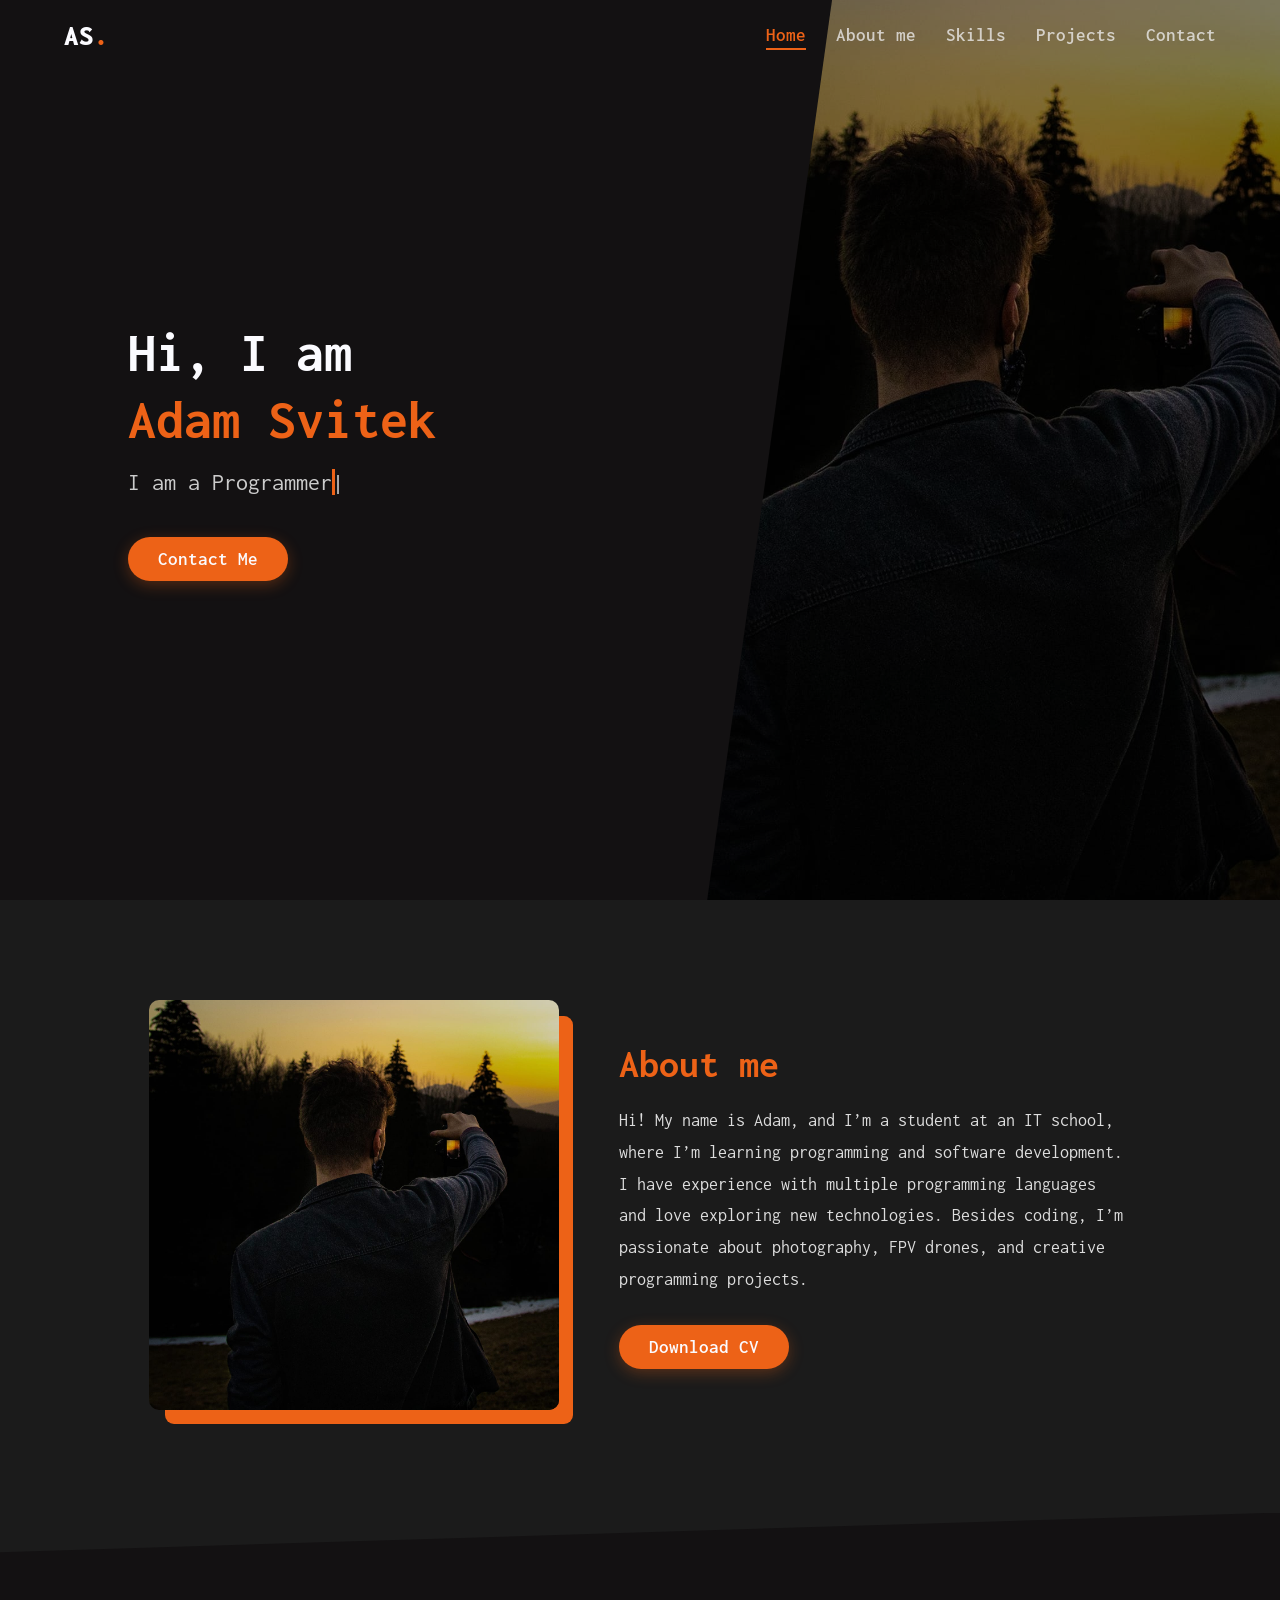
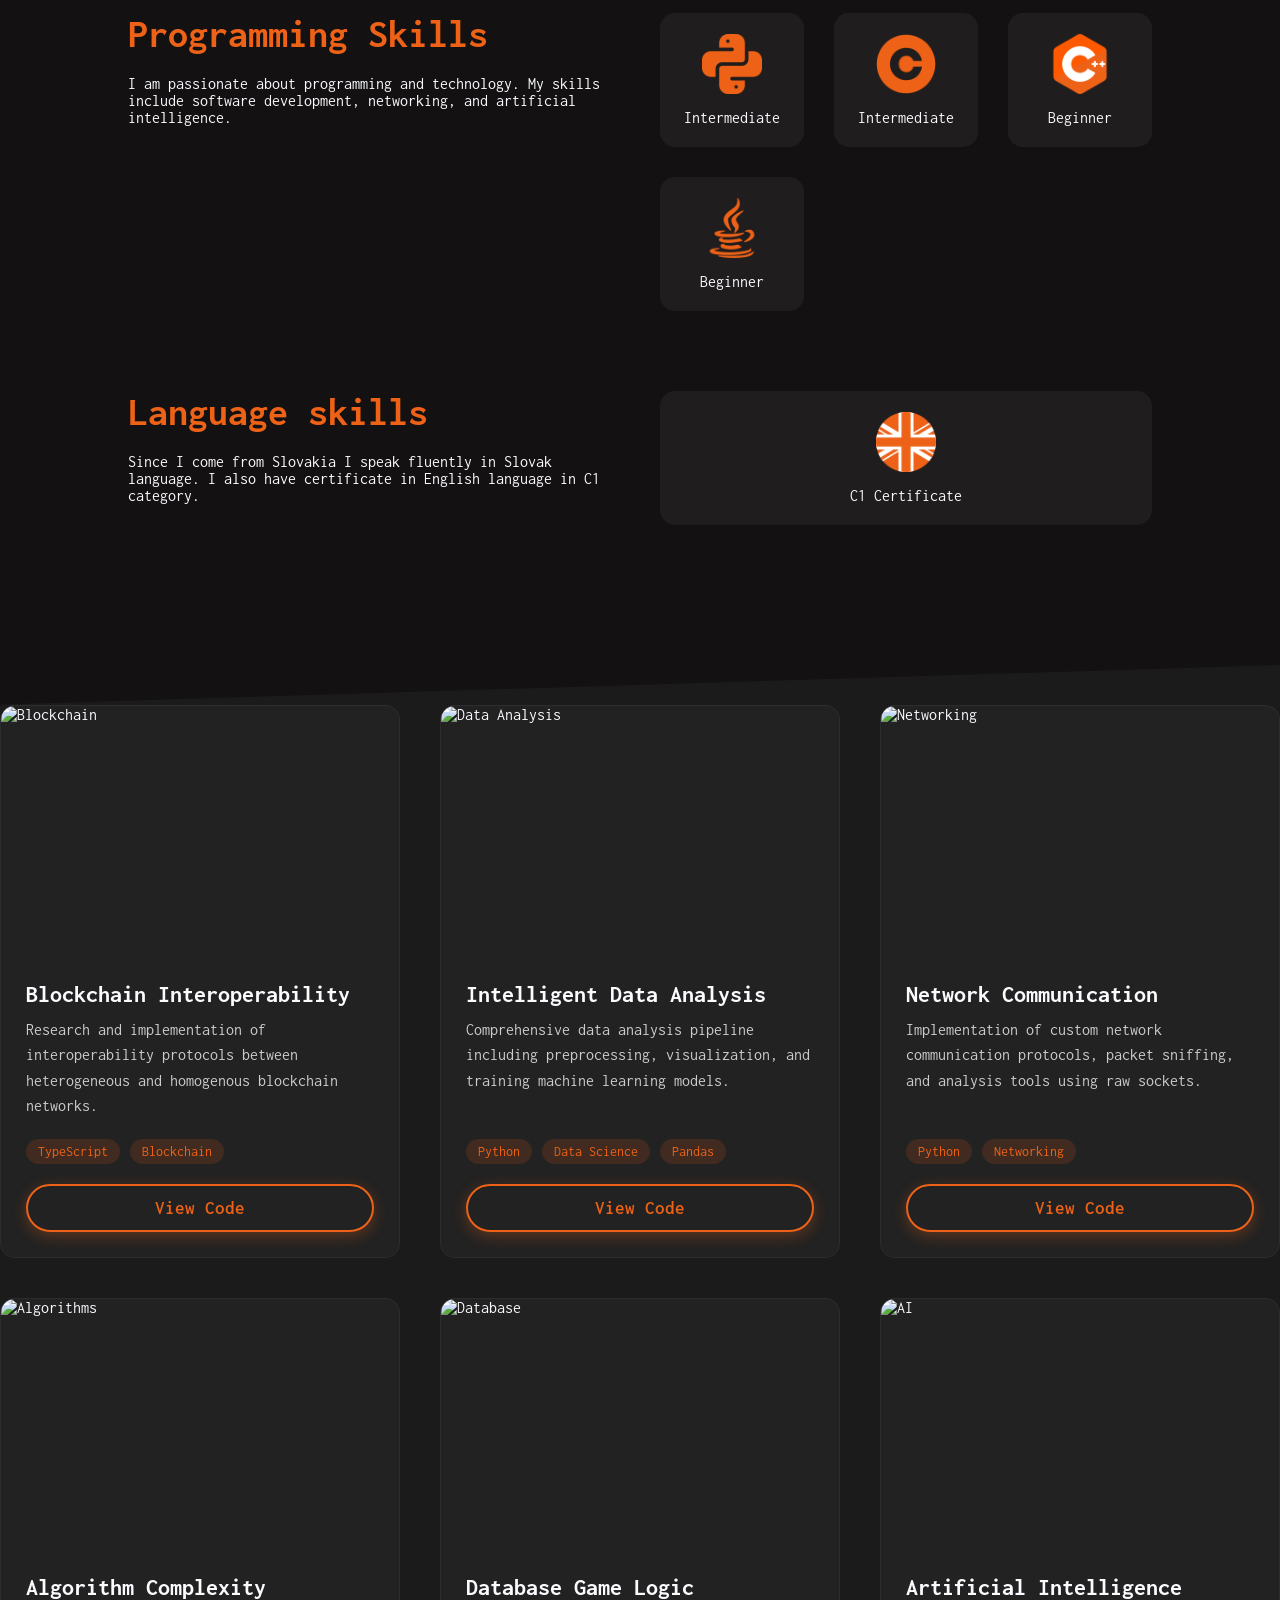
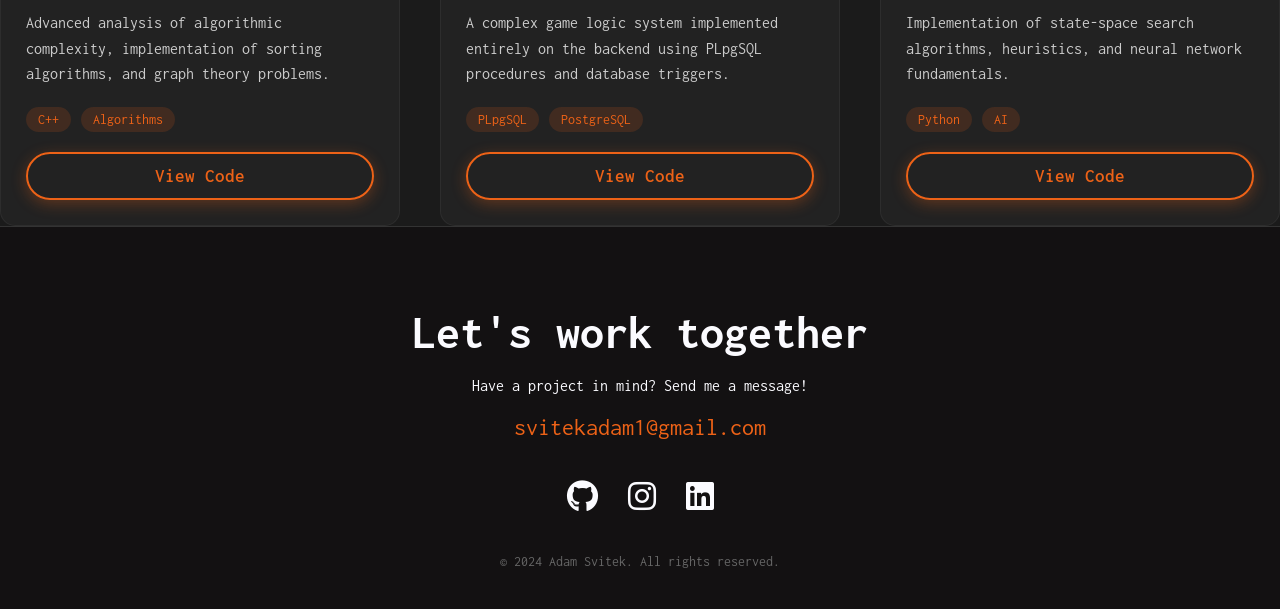
==== html/index.html @ 213a644b "site visual edit" ====
<!DOCTYPE html>
<html lang="en">
<head>
    <meta charset="UTF-8">
    <meta name="viewport" content="width=device-width, initial-scale=1.0">
    <title>Adam Svitek | Portfolio</title>
    <link rel="stylesheet" href="../styles/secondstyle.css">
    <link rel="stylesheet" href="https://cdnjs.cloudflare.com/ajax/libs/font-awesome/6.0.0/css/all.min.css">
    <link rel="preconnect" href="https://fonts.googleapis.com">
    <link rel="preconnect" href="https://fonts.gstatic.com" crossorigin>
    <link href="https://fonts.googleapis.com/css2?family=Inconsolata:wght@200..900&display=swap" rel="stylesheet">
</head>
<body>
    <header>
        <nav class="nav-bar">
            <div class="logo">AS<span class="color-text">.</span></div>
            
            <div class="hamburger" id="hamburger">
                <span></span>
                <span></span>
                <span></span>
            </div>

            <ul id="nav-links">
                <li><a href="#home" class="nav-link active">Home</a></li>
                <li><a href="#about" class="nav-link">About me</a></li>
                <li><a href="#skills" class="nav-link">Skills</a></li>
                <li><a href="#projects" class="nav-link">Projects</a></li> 
                <li><a href="#contact" class="nav-link">Contact</a></li>
            </ul>
        </nav>
    </header>

    <div class="hero" id="home">
        <div class="hero-text">
            <h1>Hi, I am <br> <span class="color-text">Adam Svitek</span> </h1>
            <h3>I am a <span class="typewriter" id="typewriter-text"></span><span class="cursor">|</span></h3>
            <div class="hero-cta">
                <a href="#contact"><button class="hero-button">Contact Me</button></a>
            </div>
        </div>
        <div class="hero-image-container">
            <img src="../images/me.jpg" alt="Adam Svitek">
        </div>
    </div>

    <div class="second-section reveal" id="about">
        <div class="img-wrapper">
            <img src="../images/me.jpg" alt="About me">
        </div>
        <div class="second-text">
            <h1 class="section-title">About me</h1>
            <p>Hi! My name is Adam, and I’m a student at an IT school, where I’m learning programming and software development. I have experience with multiple programming languages and love exploring new technologies. Besides coding, I’m passionate about photography, FPV drones, and creative programming projects.</p>
            <button class="section-button">Download CV</button>    
        </div>
    </div>

    <div class="skills-section reveal" id="skills">
        <div class="prog-skills">
            <div class="prog-skills-text">
                <h1 class="section-title">Programming Skills</h1>
                <p>I am passionate about programming and technology. My skills include software development, networking, and artificial intelligence.</p> 
            </div>
            
            <div class="prog-icons">
                <div class="icon-card" style="transition-delay: 100ms">
                    <img src="../images/python.png" alt="python">
                    <p>Intermediate</p>
                </div>
                <div class="icon-card" style="transition-delay: 200ms">
                    <img src="../images/c.png" alt="c">
                    <p>Intermediate</p>
                </div>
                <div class="icon-card" style="transition-delay: 300ms">
                    <img src="../images/cpp.png" alt="cpp">
                    <p>Beginner</p>
                </div>
                <div class="icon-card" style="transition-delay: 400ms">
                    <img src="../images/java2.png" alt="java">
                    <p>Beginner</p>
                </div>
            </div>
        </div>

        <div class="lang-skills">
            <div class="lang-skills-text">
                <h1 class="section-title">Language skills</h1>
                <p>Since I come from Slovakia I speak fluently in Slovak language. I also have certificate in English language in C1 category.</p>
            </div>
            <div class="lang-icons">
                <div class="icon-card">
                    <img src="../images/united-kingdom.png" alt="eng">
                    <p>C1 Certificate</p>
                </div>
            </div>
        </div>
    </div>

    <div class="projects-grid">
    <div class="project-card">
        <div class="card-image">
            <img src="https://images.unsplash.com/photo-1639762681485-074b7f938ba0?q=80&w=2070&auto=format&fit=crop" alt="Blockchain"> 
        </div>
        <div class="card-content">
            <h2>Blockchain Interoperability</h2>
            <p>Research and implementation of interoperability protocols between heterogeneous and homogenous blockchain networks.</p>
            <div class="card-tags">
                <span>TypeScript</span>
                <span>Blockchain</span>
            </div>
            <a href="https://github.com/ADAMUSSO/INTEROPERABILITY_V2" target="_blank">
                <button class="project-button">View Code</button>
            </a>
        </div>
    </div>

    <div class="project-card">
        <div class="card-image">
            <img src="https://images.unsplash.com/photo-1551288049-bebda4e38f71?q=80&w=2070&auto=format&fit=crop" alt="Data Analysis">
        </div>
        <div class="card-content">
            <h2>Intelligent Data Analysis</h2>
            <p>Comprehensive data analysis pipeline including preprocessing, visualization, and training machine learning models.</p>
            <div class="card-tags">
                <span>Python</span>
                <span>Data Science</span>
                <span>Pandas</span>
            </div>
            <a href="https://github.com/ADAMUSSO/IAU" target="_blank">
                <button class="project-button">View Code</button>
            </a>
        </div>
    </div>

    <div class="project-card">
        <div class="card-image">
            <img src="https://images.unsplash.com/photo-1558494949-ef526b0042a0?q=80&w=2070&auto=format&fit=crop" alt="Networking">
        </div>
        <div class="card-content">
            <h2>Network Communication</h2>
            <p>Implementation of custom network communication protocols, packet sniffing, and analysis tools using raw sockets.</p>
            <div class="card-tags">
                <span>Python</span>
                <span>Networking</span>
            </div>
            <a href="https://github.com/ADAMUSSO/PKS" target="_blank">
                <button class="project-button">View Code</button>
            </a>
        </div>
    </div>

    <div class="project-card">
        <div class="card-image">
            <img src="https://images.unsplash.com/photo-1509228468518-180dd4864904?q=80&w=2070&auto=format&fit=crop" alt="Algorithms">
        </div>
        <div class="card-content">
            <h2>Algorithm Complexity</h2>
            <p>Advanced analysis of algorithmic complexity, implementation of sorting algorithms, and graph theory problems.</p>
            <div class="card-tags">
                <span>C++</span>
                <span>Algorithms</span>
            </div>
            <a href="https://github.com/ADAMUSSO/AZA" target="_blank">
                <button class="project-button">View Code</button>
            </a>
        </div>
    </div>

    <div class="project-card">
        <div class="card-image">
            <img src="https://images.unsplash.com/photo-1544383835-bda2bc66a55d?q=80&w=2021&auto=format&fit=crop" alt="Database">
        </div>
        <div class="card-content">
            <h2>Database Game Logic</h2>
            <p>A complex game logic system implemented entirely on the backend using PLpgSQL procedures and database triggers.</p>
            <div class="card-tags">
                <span>PLpgSQL</span>
                <span>PostgreSQL</span>
            </div>
            <a href="https://github.com/ADAMUSSO/DBS" target="_blank">
                <button class="project-button">View Code</button>
            </a>
        </div>
    </div>

    <div class="project-card">
        <div class="card-image">
            <img src="https://images.unsplash.com/photo-1620712943543-bcc4688e7485?q=80&w=1965&auto=format&fit=crop" alt="AI">
        </div>
        <div class="card-content">
            <h2>Artificial Intelligence</h2>
            <p>Implementation of state-space search algorithms, heuristics, and neural network fundamentals.</p>
            <div class="card-tags">
                <span>Python</span>
                <span>AI</span>
            </div>
            <a href="https://github.com/ADAMUSSO/UI" target="_blank">
                <button class="project-button">View Code</button>
            </a>
        </div>
    </div>
</div>

    <footer id="contact">
        <div class="footer-content">
            <h1>Let's work together</h1>
            <p>Have a project in mind? Send me a message!</p>
            <a href="mailto:svitekadam1@gmail.com" class="email-link">svitekadam1@gmail.com</a>
            
            <div class="social-links">
                <a href="#"><i class="fab fa-github"></i></a>
                <a href="#"><i class="fab fa-instagram"></i></a>
                <a href="#"><i class="fab fa-linkedin"></i></a>
            </div>
            <p class="copyright">© 2024 Adam Svitek. All rights reserved.</p>
        </div>
    </footer>

    <script src="../javascripts/script.js"></script>
</body>
</html>
---- styles/secondstyle.css ----
/* --- CSS Variables --- */
:root {
    --primary-bg: #1b1b1b;
    --secondary-bg: #131112;
    --accent-color: #ED6217;
    --accent-hover: #a1400c;
    --text-color: #FBFBFF;
    --card-bg: #222;
}

* {
    margin: 0;
    padding: 0;
    box-sizing: border-box;
}

html {
    scroll-behavior: smooth;
}

body {
    font-family: "Inconsolata", serif;
    background-color: var(--primary-bg);
    color: var(--text-color);
    overflow-x: hidden;
}

/* --- ANIMATIONS --- */
/* Trieda, ktorú pridáme JS-kom keď sa element objaví */
.reveal {
    opacity: 0;
    transform: translateY(30px);
    transition: all 1s ease;
}

.reveal.active {
    opacity: 1;
    transform: translateY(0);
}

/* Typewriter Cursor */
.cursor {
    display: inline-block;
    width: 3px;
    background-color: var(--accent-color);
    animation: blink 1s infinite;
}

@keyframes blink {
    0%, 100% { opacity: 1; }
    50% { opacity: 0; }
}

/* --- NAVIGATION --- */
.nav-bar {
    position: fixed;
    top: 0;
    left: 0;
    width: 100%;
    z-index: 1000;
    padding: 20px 5%;
    background: transparent;
    display: flex;
    justify-content: space-between;
    align-items: center;
    transition: all 0.3s ease;
}

.nav-bar.scrolled {
    background: rgba(19, 17, 18, 0.95);
    backdrop-filter: blur(10px);
    padding: 15px 5%;
    box-shadow: 0 2px 10px rgba(0,0,0,0.5);
}

.logo {
    font-weight: 900;
    font-size: 1.8rem;
    color: var(--text-color);
}

.nav-bar ul {
    list-style-type: none;
    display: flex;
    gap: 30px;
    margin-left: auto;
}

.nav-bar ul li a {
    font-weight: 600;
    transition: color 0.3s;
    color: var(--text-color);
    text-decoration: none;
    font-size: 1.2rem;
    position: relative;
    opacity: 0.7;
}

.nav-bar ul li a:hover, .nav-bar ul li a.active {
    color: var(--accent-color);
    opacity: 1;
}

.nav-bar ul li a::after {
    content: '';
    position: absolute;
    width: 0;
    height: 2px;
    bottom: -5px;
    left: 0;
    background-color: var(--accent-color);
    transition: width 0.3s;
}

.nav-bar ul li a:hover::after, .nav-bar ul li a.active::after {
    width: 100%;
}

.hamburger {
    display: none;
    cursor: pointer;
    flex-direction: column;
    gap: 5px;
}

.hamburger span {
    width: 25px;
    height: 3px;
    background-color: var(--text-color);
    transition: all 0.3s;
}

/* --- HERO SECTION --- */
.hero {
    position: relative;
    height: 100vh;
    width: 100%;
    overflow: hidden;
    display: flex;
    align-items: center;
}

.hero-text {
    position: relative;
    z-index: 2;
    background-color: var(--secondary-bg);
    width: 65%;
    height: 100%;
    padding: 0 5% 0 10%;
    display: flex;
    flex-direction: column;
    justify-content: center;
    clip-path: polygon(0 0, 100% 0%, 85% 100%, 0% 100%);
    box-shadow: 10px 0 30px rgba(0,0,0,0.5);
}

.hero-text h1 {
    font-size: 3.5rem;
    line-height: 1.2;
    margin-bottom: 1rem;
}

.hero-text h3 {
    font-size: 1.5rem;
    font-weight: 400;
    margin-bottom: 2rem;
    color: #ccc;
    min-height: 1.5em; /* Prevents layout shift */
}

.color-text {
    color: var(--accent-color);
}

.hero-button, .section-button, .project-button {
    font-family: "Inconsolata", serif;
    padding: 12px 30px;
    border: 0;
    cursor: pointer;
    font-weight: 600;
    border-radius: 40px;
    font-size: 1.2rem;
    color: var(--text-color);
    background-color: var(--accent-color);
    transition: all 0.3s ease;
    box-shadow: 0 4px 15px rgba(237, 98, 23, 0.3);
}

.hero-button:hover, .section-button:hover, .project-button:hover {
    background-color: var(--accent-hover);
    transform: translateY(-3px);
    box-shadow: 0 6px 20px rgba(237, 98, 23, 0.5);
}

.hero-image-container {
    position: absolute;
    top: 0;
    right: 0;
    width: 50%;
    height: 100%;
    z-index: 1;
}

.hero img {
    width: 100%;
    height: 100%;
    object-fit: cover;
    filter: brightness(0.6);
}

/* --- GENERAL SECTION STYLES --- */
.section-title {
    font-size: 2.5rem;
    margin-bottom: 20px;
    color: var(--accent-color);
    position: relative;
    display: inline-block;
}

/* --- ABOUT SECTION --- */
.second-section {
    margin: 100px 10%;
    display: flex;
    justify-content: center;
    align-items: center;
    gap: 60px;
}

.img-wrapper {
    width: 40%;
}

.second-section img {
    width: 100%;
    border-radius: 10px;
    box-shadow: 15px 15px 0px -1px var(--accent-color);
}

.second-text {
    width: 50%;
}

.second-text p {
    font-size: 1.1rem;
    line-height: 1.8;
    margin-bottom: 30px;
    color: #ddd;
}

/* --- SKILLS SECTION --- */
.skills-section {
    background-color: var(--secondary-bg);
    padding: 100px 10%;
    clip-path: polygon(0 5%, 100% 0, 100% 95%, 0 100%);
}

.prog-skills, .lang-skills {
    display: flex;
    justify-content: space-between;
    align-items: flex-start;
    margin-bottom: 80px;
    gap: 40px;
}

.prog-skills-text, .lang-skills-text {
    flex: 1;
}

.prog-icons, .lang-icons {
    flex: 1;
    display: grid;
    grid-template-columns: repeat(auto-fit, minmax(120px, 1fr));
    gap: 30px;
    justify-items: center;
}

.icon-card {
    display: flex;
    flex-direction: column;
    align-items: center;
    gap: 15px;
    background: rgba(255,255,255,0.05);
    padding: 20px;
    border-radius: 15px;
    width: 100%;
    transition: transform 0.3s, background 0.3s;
    border: 1px solid transparent;
}

.icon-card:hover {
    transform: translateY(-5px);
    background: rgba(255,255,255,0.1);
    border-color: var(--accent-color);
}

.icon-card img {
    width: 60px;
    height: 60px;
    object-fit: contain;
}

/* --- PROJECTS SECTION --- */
.projects-section {
    padding: 100px 10%;
    background: linear-gradient(180deg, var(--secondary-bg) 0%, var(--primary-bg) 100%);
}

.projects-header {
    text-align: center;
    margin-bottom: 60px;
}

.projects-grid {
    display: grid;
    grid-template-columns: repeat(auto-fit, minmax(320px, 1fr));
    gap: 40px;
}

.project-card {
    background-color: var(--card-bg);
    border-radius: 15px;
    overflow: hidden;
    transition: transform 0.3s ease, box-shadow 0.3s ease;
    border: 1px solid rgba(255, 255, 255, 0.05);
    display: flex;
    flex-direction: column;
}

.project-card:hover {
    transform: translateY(-10px);
    box-shadow: 0 15px 30px rgba(0,0,0,0.4);
    border-color: var(--accent-color);
}

/* FIXED IMAGE HEIGHT FOR PROJECTS */
.card-image {
    height: 250px;
    width: 100%;
    overflow: hidden;
    position: relative;
}

.card-image img {
    width: 100%;
    height: 100%;
    object-fit: cover; /* Change to 'contain' if you don't want cropping */
    transition: transform 0.5s ease;
}

.project-card:hover .card-image img {
    transform: scale(1.05);
}

.card-content {
    padding: 25px;
    flex-grow: 1;
    display: flex;
    flex-direction: column;
}

.card-content h2 {
    font-size: 1.5rem;
    margin-bottom: 10px;
    color: var(--text-color);
}

.card-content p {
    font-size: 1rem;
    color: #ccc;
    line-height: 1.6;
    margin-bottom: 20px;
    flex-grow: 1;
}

.card-tags {
    display: flex;
    gap: 10px;
    margin-bottom: 20px;
    flex-wrap: wrap;
}

.card-tags span {
    font-size: 0.85rem;
    background-color: rgba(237, 98, 23, 0.15);
    color: var(--accent-color);
    padding: 5px 12px;
    border-radius: 20px;
}

.project-button {
    background-color: transparent;
    border: 2px solid var(--accent-color);
    color: var(--accent-color);
    width: 100%;
}

.project-button:hover {
    background-color: var(--accent-color);
    color: var(--text-color);
}

/* --- FOOTER --- */
footer {
    background-color: var(--secondary-bg);
    padding: 80px 10% 40px;
    text-align: center;
    border-top: 1px solid #333;
}

.footer-content h1 {
    font-size: 3rem;
    color: var(--text-color);
    margin-bottom: 20px;
}

.email-link {
    display: inline-block;
    font-size: 1.5rem;
    color: var(--accent-color);
    text-decoration: none;
    margin: 20px 0 40px;
    transition: color 0.3s;
}

.email-link:hover {
    color: var(--accent-hover);
    text-decoration: underline;
}

.social-links {
    display: flex;
    justify-content: center;
    gap: 30px;
    margin-bottom: 40px;
}

.social-links a {
    color: var(--text-color);
    font-size: 2rem;
    transition: transform 0.3s, color 0.3s;
}

.social-links a:hover {
    color: var(--accent-color);
    transform: translateY(-5px);
}

.copyright {
    color: #666;
    font-size: 0.9rem;
}

/* --- MOBILE RESPONSIVENESS --- */
@media screen and (max-width: 968px) {
    .nav-bar { padding: 15px 20px; background-color: var(--secondary-bg); }
    .hamburger { display: flex; z-index: 2000; }
    
    .nav-bar ul {
        position: fixed;
        top: 0;
        right: -100%;
        width: 80%;
        height: 100vh;
        background-color: var(--secondary-bg);
        flex-direction: column;
        justify-content: center;
        align-items: center;
        transition: right 0.4s ease;
        padding-top: 60px;
        box-shadow: -5px 0 15px rgba(0,0,0,0.5);
    }
    .nav-bar ul.active { right: 0; }

    .hero { height: auto; flex-direction: column-reverse; padding-top: 60px; }
    .hero-text {
        width: 100%; padding: 60px 20px;
        clip-path: none; text-align: center;
        background: var(--primary-bg);
        box-shadow: none;
    }
    .hero-image-container { position: relative; width: 100%; height: 350px; }
    
    .second-section, .prog-skills, .lang-skills { flex-direction: column; gap: 30px; margin: 60px 5%; }
    .img-wrapper, .second-text, .prog-skills-text, .lang-skills-text { width: 100%; }
    .skills-section { clip-path: none; padding: 60px 5%; }
    .projects-grid { grid-template-columns: 1fr; }
    
    .footer-content h1 { font-size: 2rem; }
}
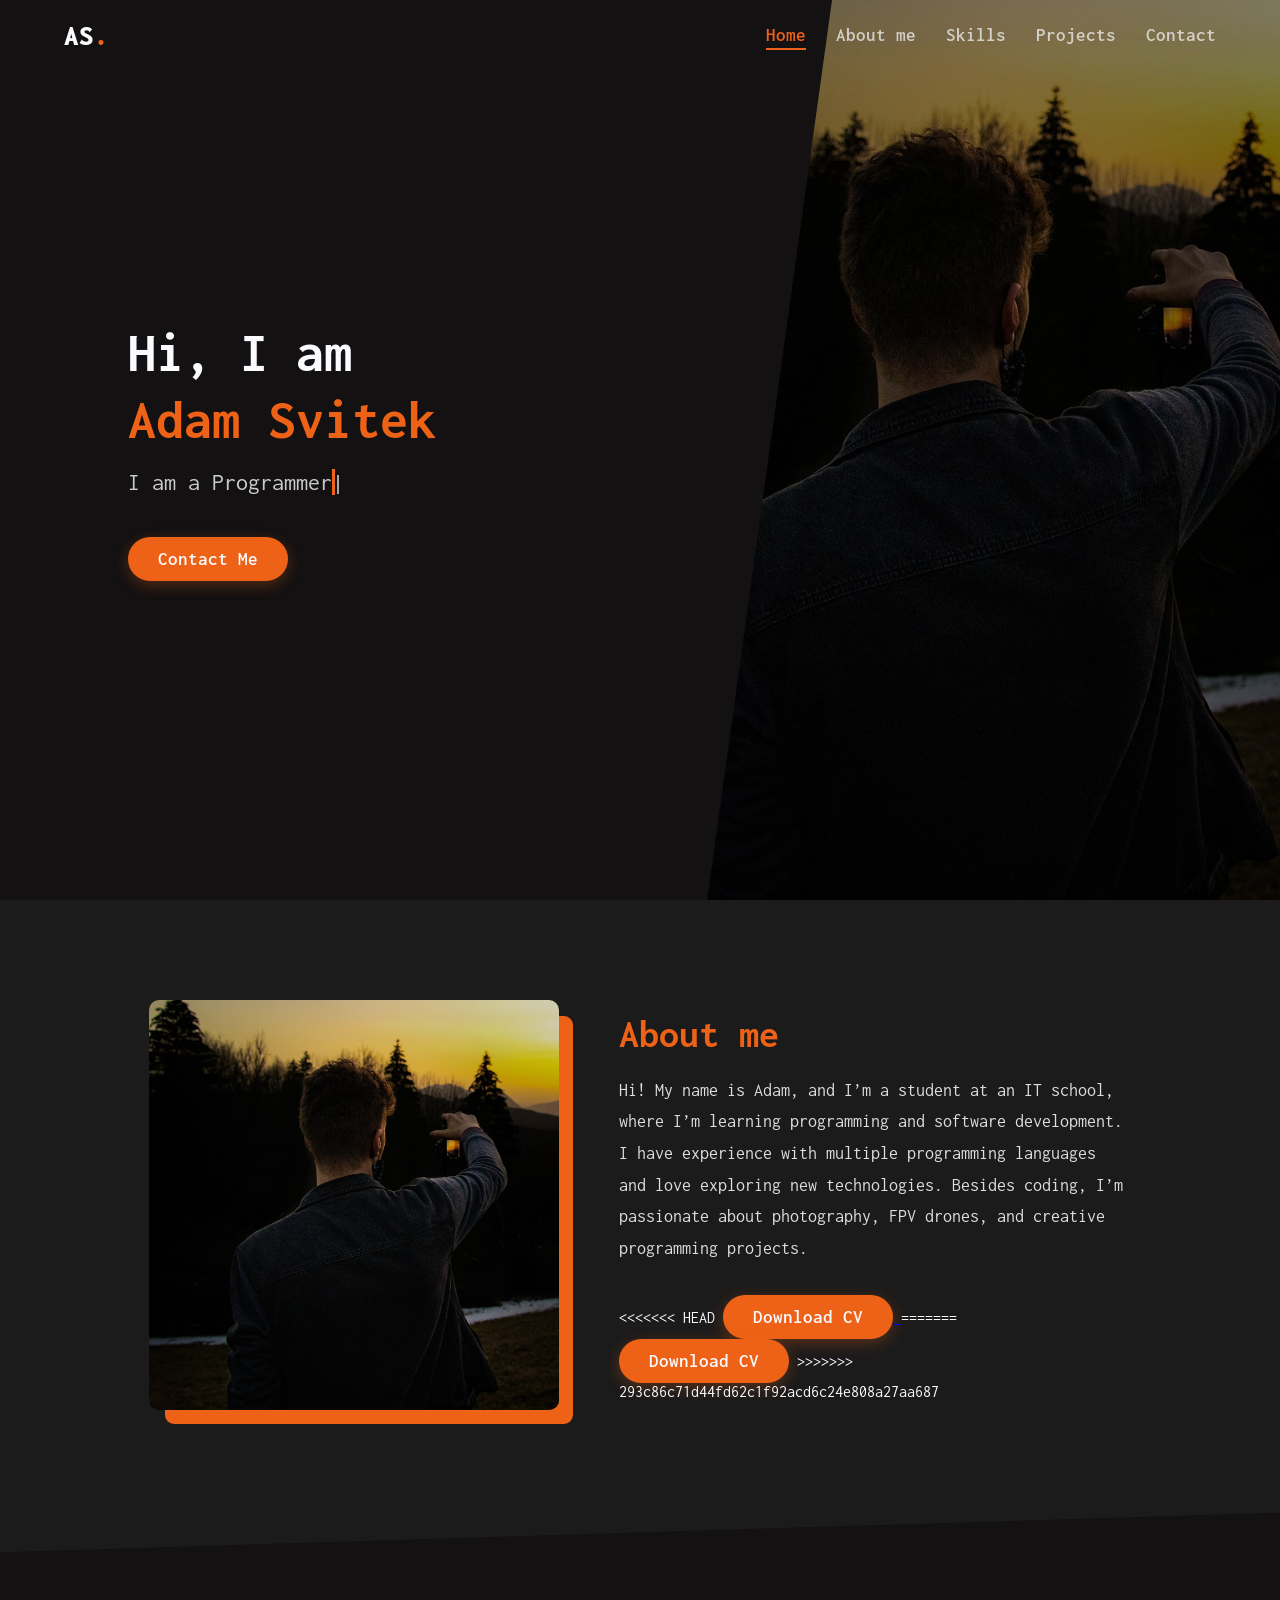
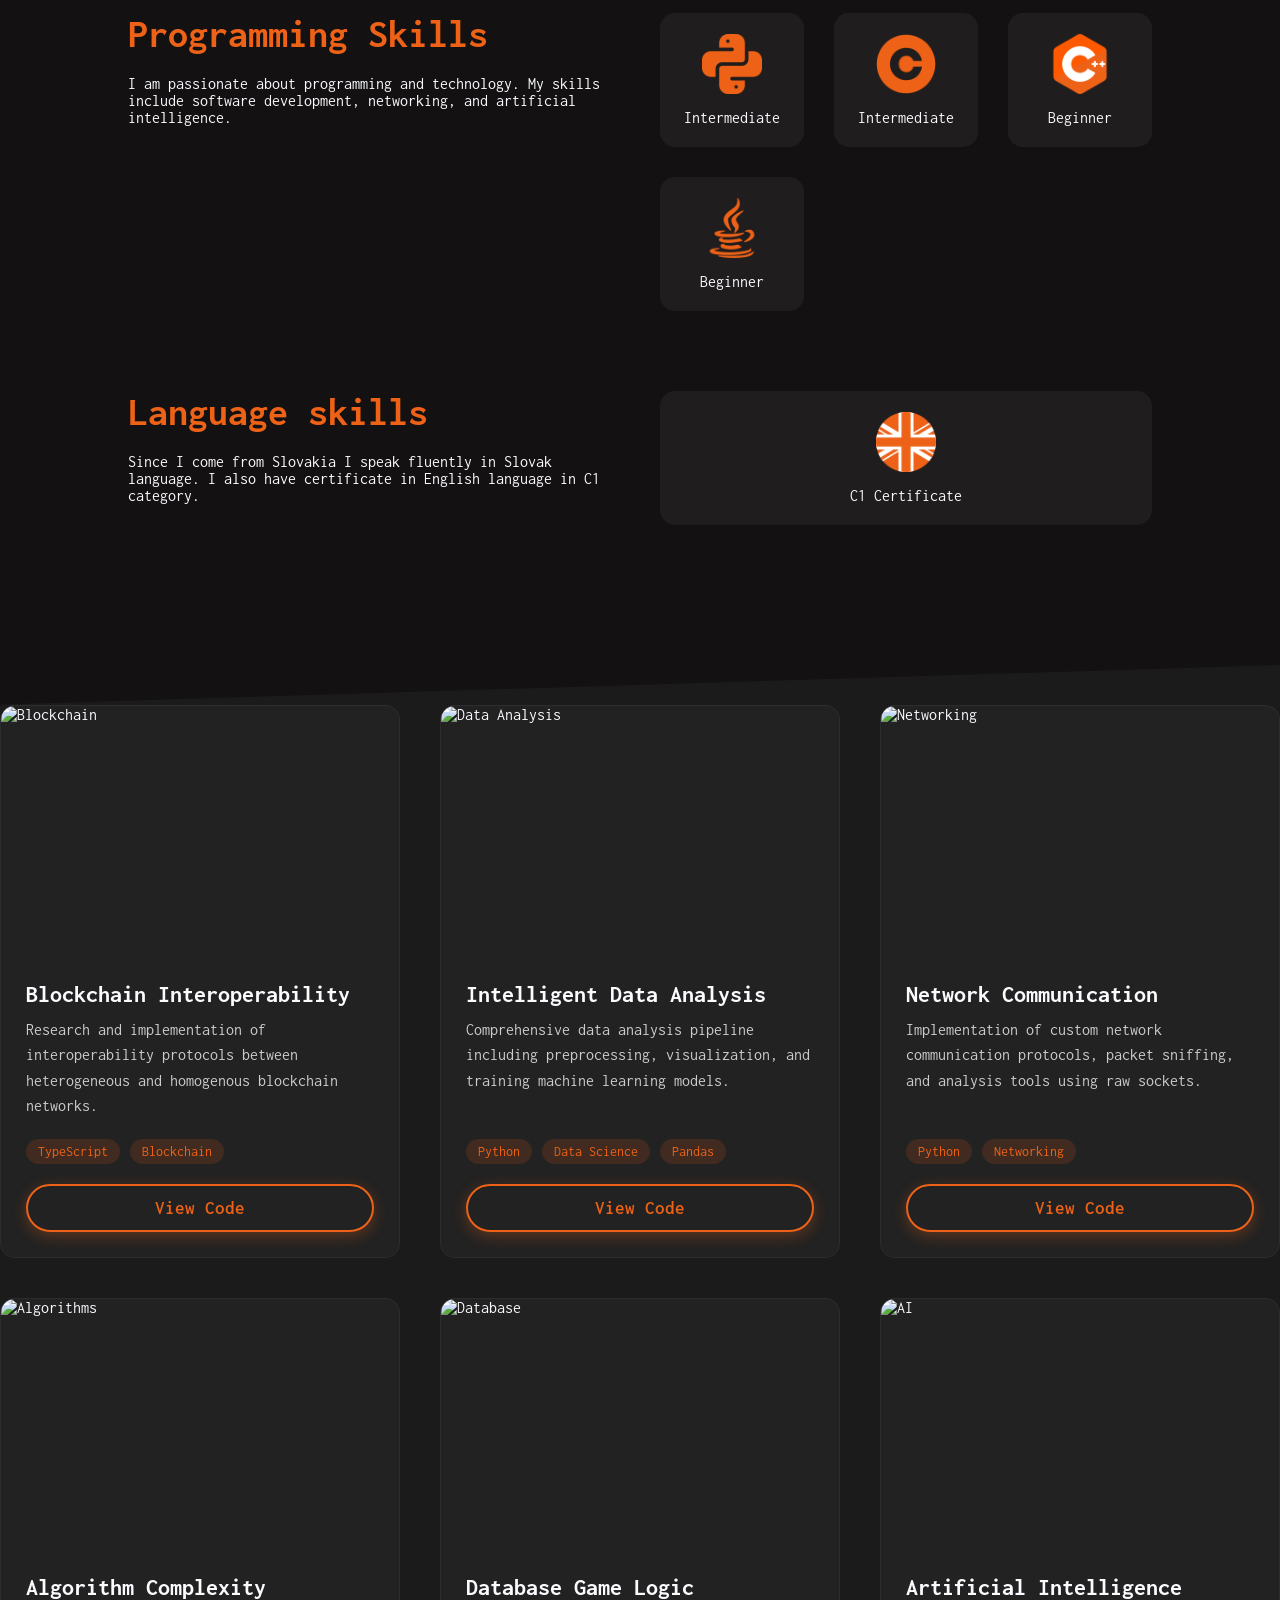
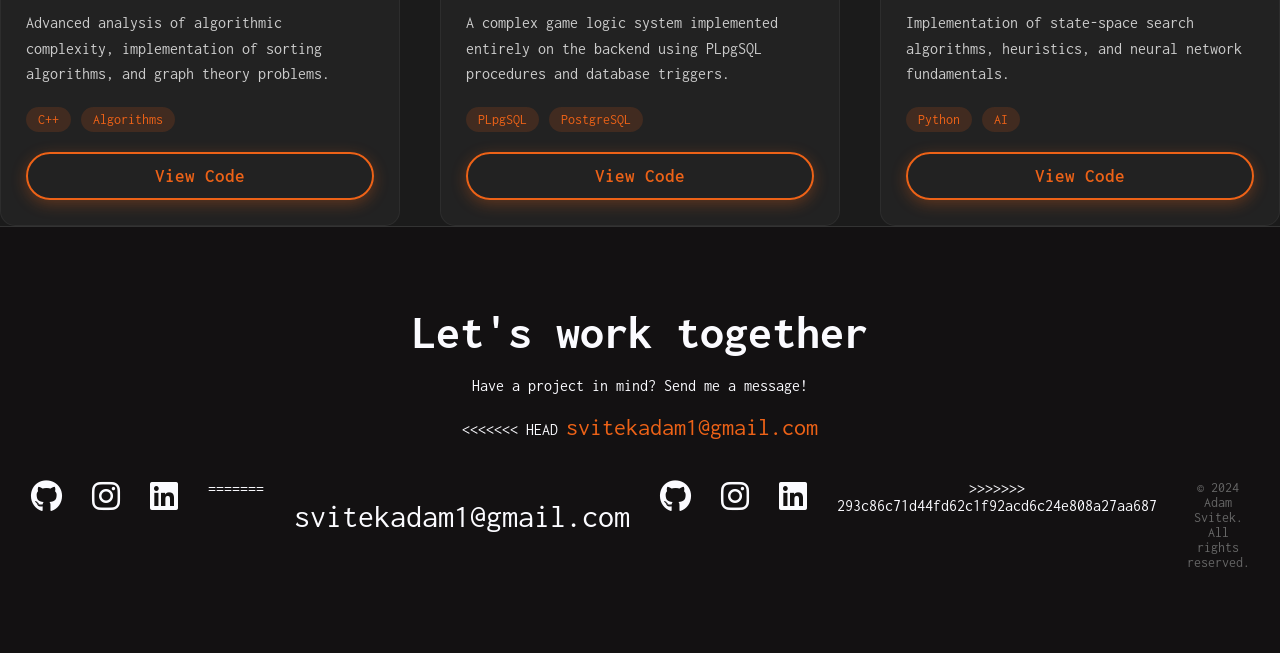
==== commit b849f133: "Resolve merge conflict in index.html" ====
--- a/html/index.html
+++ b/html/index.html
@@ -51,7 +51,14 @@
         <div class="second-text">
             <h1 class="section-title">About me</h1>
             <p>Hi! My name is Adam, and I’m a student at an IT school, where I’m learning programming and software development. I have experience with multiple programming languages and love exploring new technologies. Besides coding, I’m passionate about photography, FPV drones, and creative programming projects.</p>
+<<<<<<< HEAD
+            
+            <a href="../Adam_Svitek_CV.pdf" download>
+                <button class="section-button">Download CV</button>
+            </a>    
+=======
             <button class="section-button">Download CV</button>    
+>>>>>>> 293c86c71d44fd62c1f92acd6c24e808a27aa687
         </div>
     </div>
 
@@ -205,12 +212,21 @@
         <div class="footer-content">
             <h1>Let's work together</h1>
             <p>Have a project in mind? Send me a message!</p>
+<<<<<<< HEAD
+            <a href="mailto:svitekadam1@gmail.com"  class="email-link">svitekadam1@gmail.com</a>
+            
+            <div class="social-links">
+                <a href="https://github.com/ADAMUSSO" target="_blank"><i class="fab fa-github"></i></a>
+                <a href="https://www.instagram.com/adamusso5/" target="_blank"><i class="fab fa-instagram"></i></a>
+                <a href="https://www.linkedin.com/in/adam-svitek-6a14713a7/" target="_blank"><i class="fab fa-linkedin"></i></a>
+=======
             <a href="mailto:svitekadam1@gmail.com" class="email-link">svitekadam1@gmail.com</a>
             
             <div class="social-links">
                 <a href="#"><i class="fab fa-github"></i></a>
                 <a href="#"><i class="fab fa-instagram"></i></a>
                 <a href="#"><i class="fab fa-linkedin"></i></a>
+>>>>>>> 293c86c71d44fd62c1f92acd6c24e808a27aa687
             </div>
             <p class="copyright">© 2024 Adam Svitek. All rights reserved.</p>
         </div>
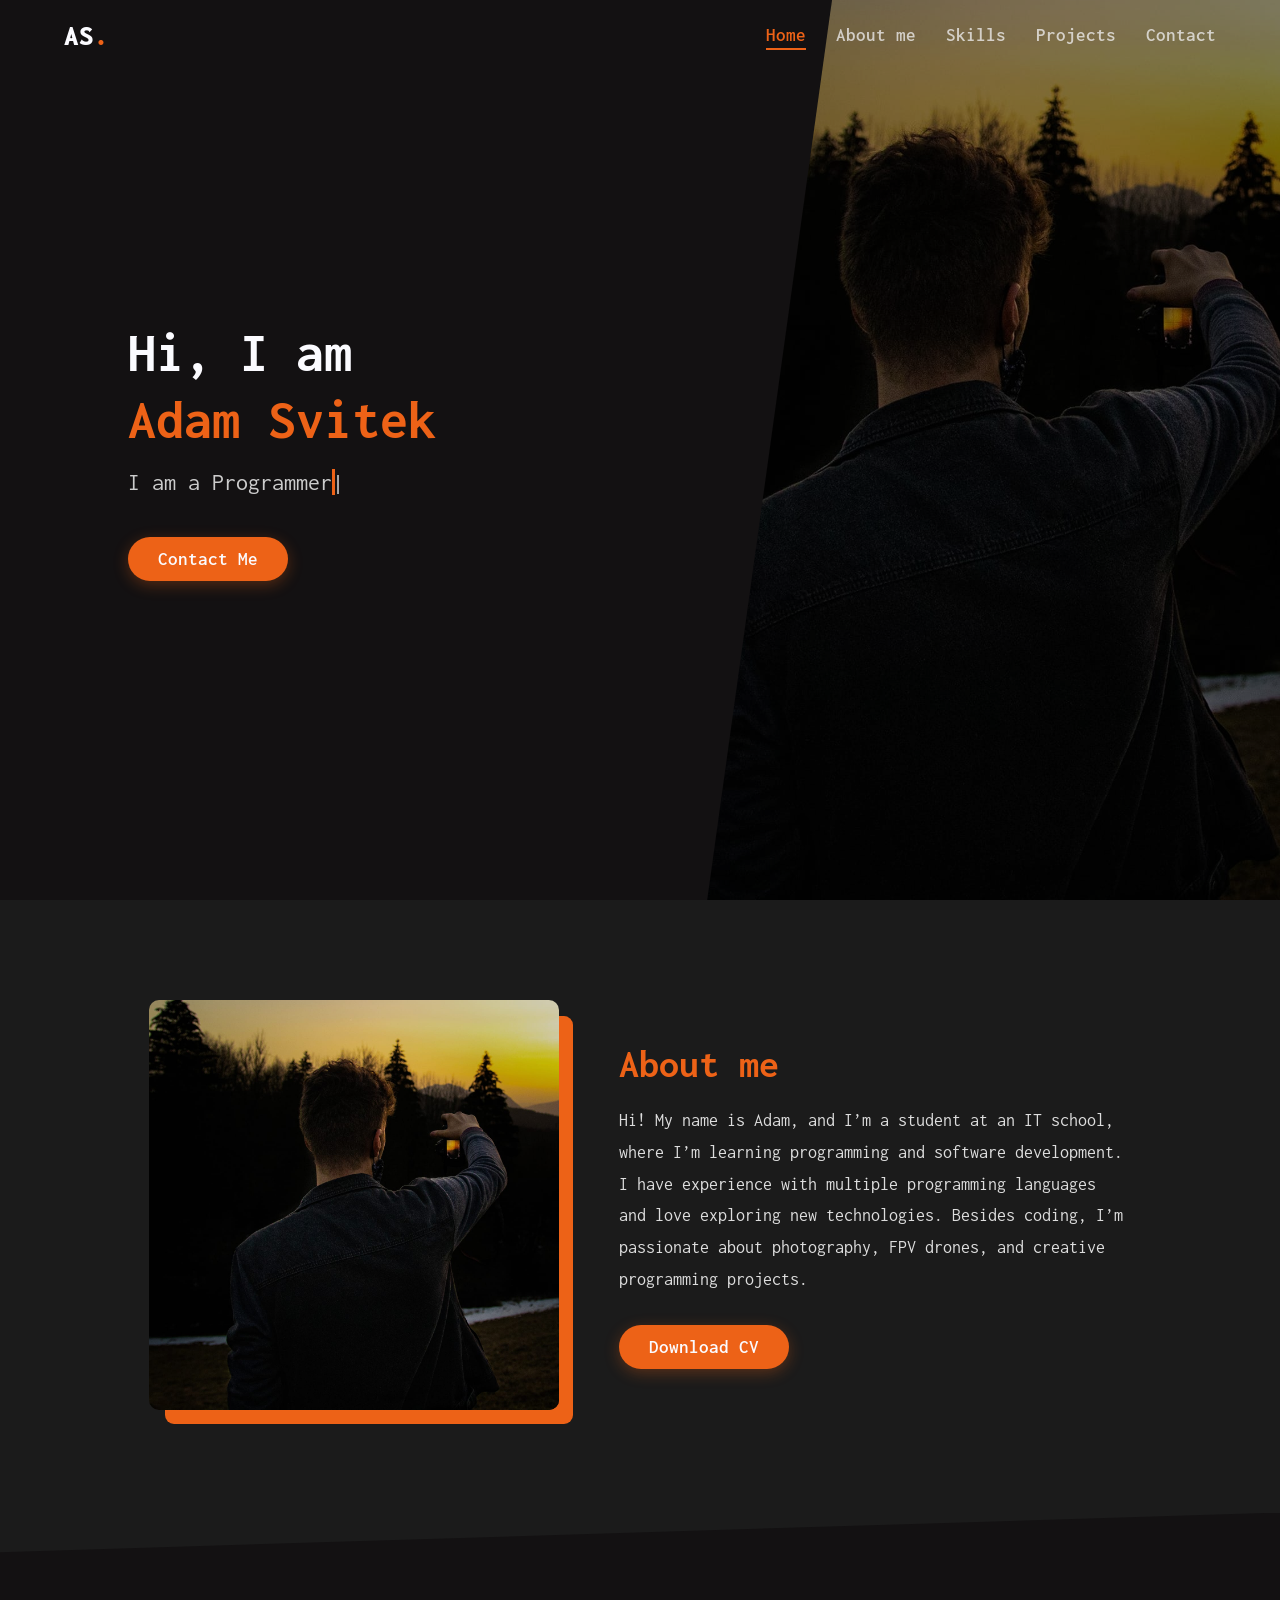
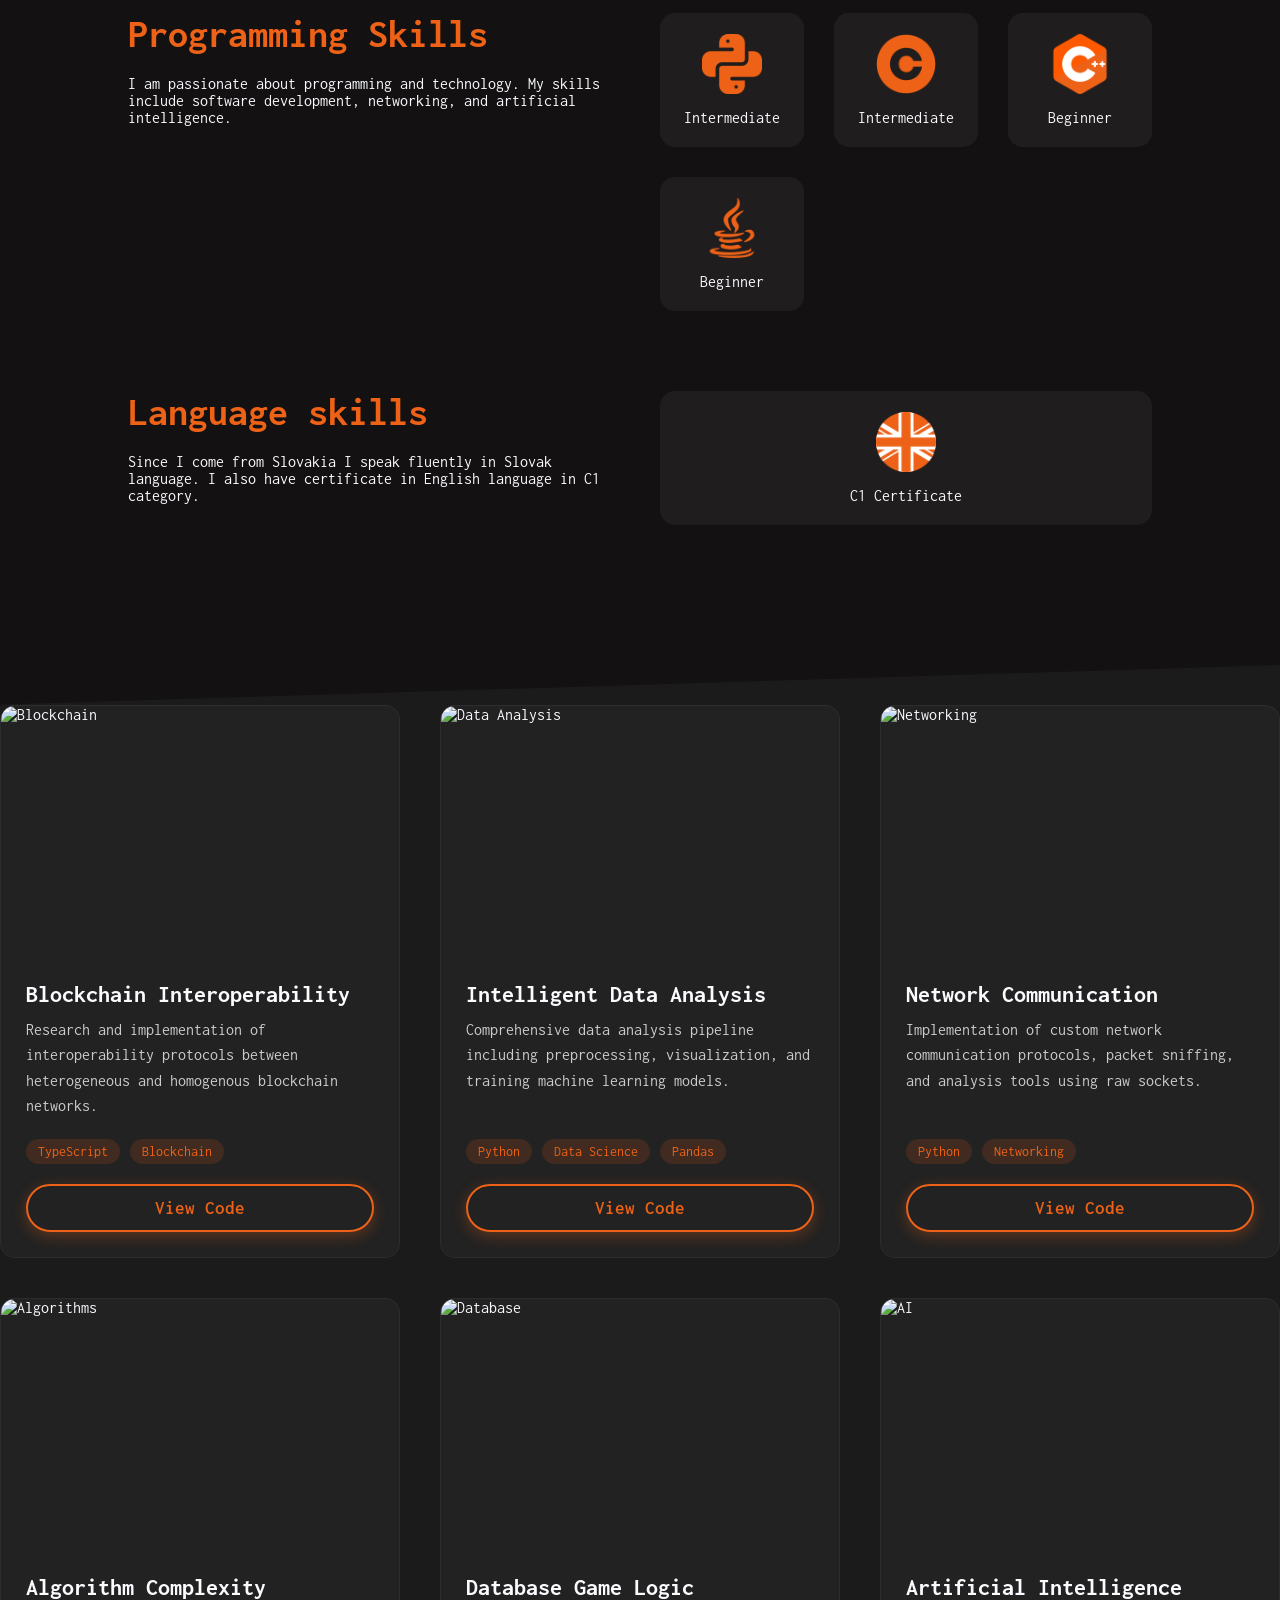
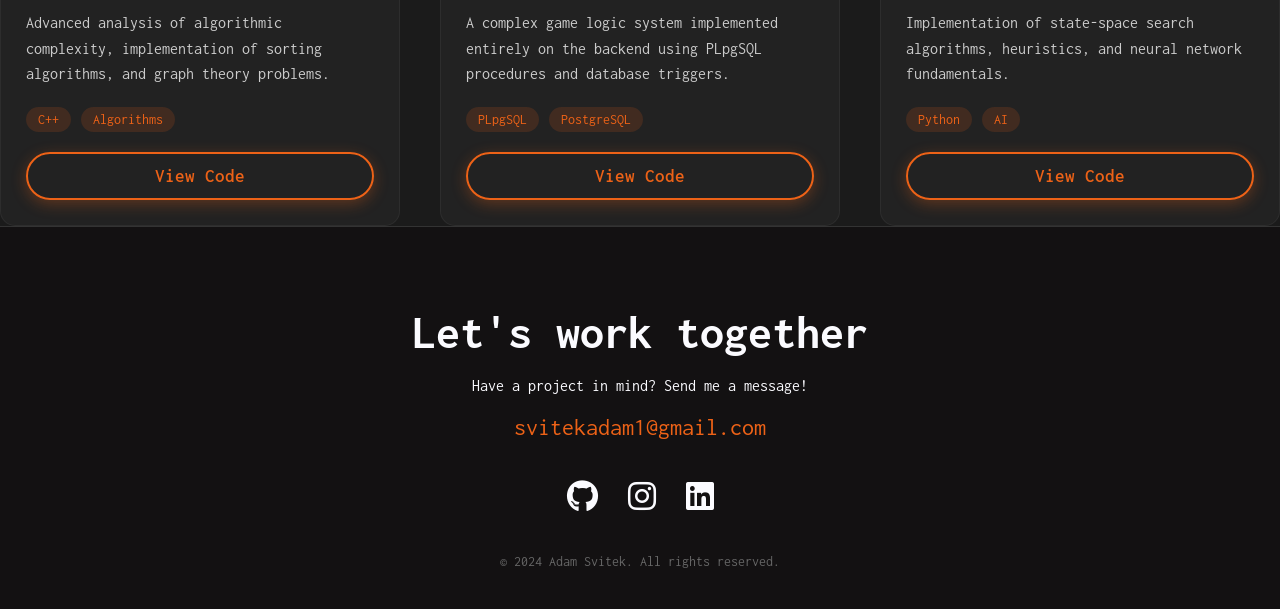
==== commit f5648992: "cv changes" ====
--- a/html/index.html
+++ b/html/index.html
@@ -51,14 +51,10 @@
         <div class="second-text">
             <h1 class="section-title">About me</h1>
             <p>Hi! My name is Adam, and I’m a student at an IT school, where I’m learning programming and software development. I have experience with multiple programming languages and love exploring new technologies. Besides coding, I’m passionate about photography, FPV drones, and creative programming projects.</p>
-<<<<<<< HEAD
             
             <a href="../Adam_Svitek_CV.pdf" download>
                 <button class="section-button">Download CV</button>
             </a>    
-=======
-            <button class="section-button">Download CV</button>    
->>>>>>> 293c86c71d44fd62c1f92acd6c24e808a27aa687
         </div>
     </div>
 
@@ -212,21 +208,12 @@
         <div class="footer-content">
             <h1>Let's work together</h1>
             <p>Have a project in mind? Send me a message!</p>
-<<<<<<< HEAD
             <a href="mailto:svitekadam1@gmail.com"  class="email-link">svitekadam1@gmail.com</a>
             
             <div class="social-links">
                 <a href="https://github.com/ADAMUSSO" target="_blank"><i class="fab fa-github"></i></a>
                 <a href="https://www.instagram.com/adamusso5/" target="_blank"><i class="fab fa-instagram"></i></a>
                 <a href="https://www.linkedin.com/in/adam-svitek-6a14713a7/" target="_blank"><i class="fab fa-linkedin"></i></a>
-=======
-            <a href="mailto:svitekadam1@gmail.com" class="email-link">svitekadam1@gmail.com</a>
-            
-            <div class="social-links">
-                <a href="#"><i class="fab fa-github"></i></a>
-                <a href="#"><i class="fab fa-instagram"></i></a>
-                <a href="#"><i class="fab fa-linkedin"></i></a>
->>>>>>> 293c86c71d44fd62c1f92acd6c24e808a27aa687
             </div>
             <p class="copyright">© 2024 Adam Svitek. All rights reserved.</p>
         </div>
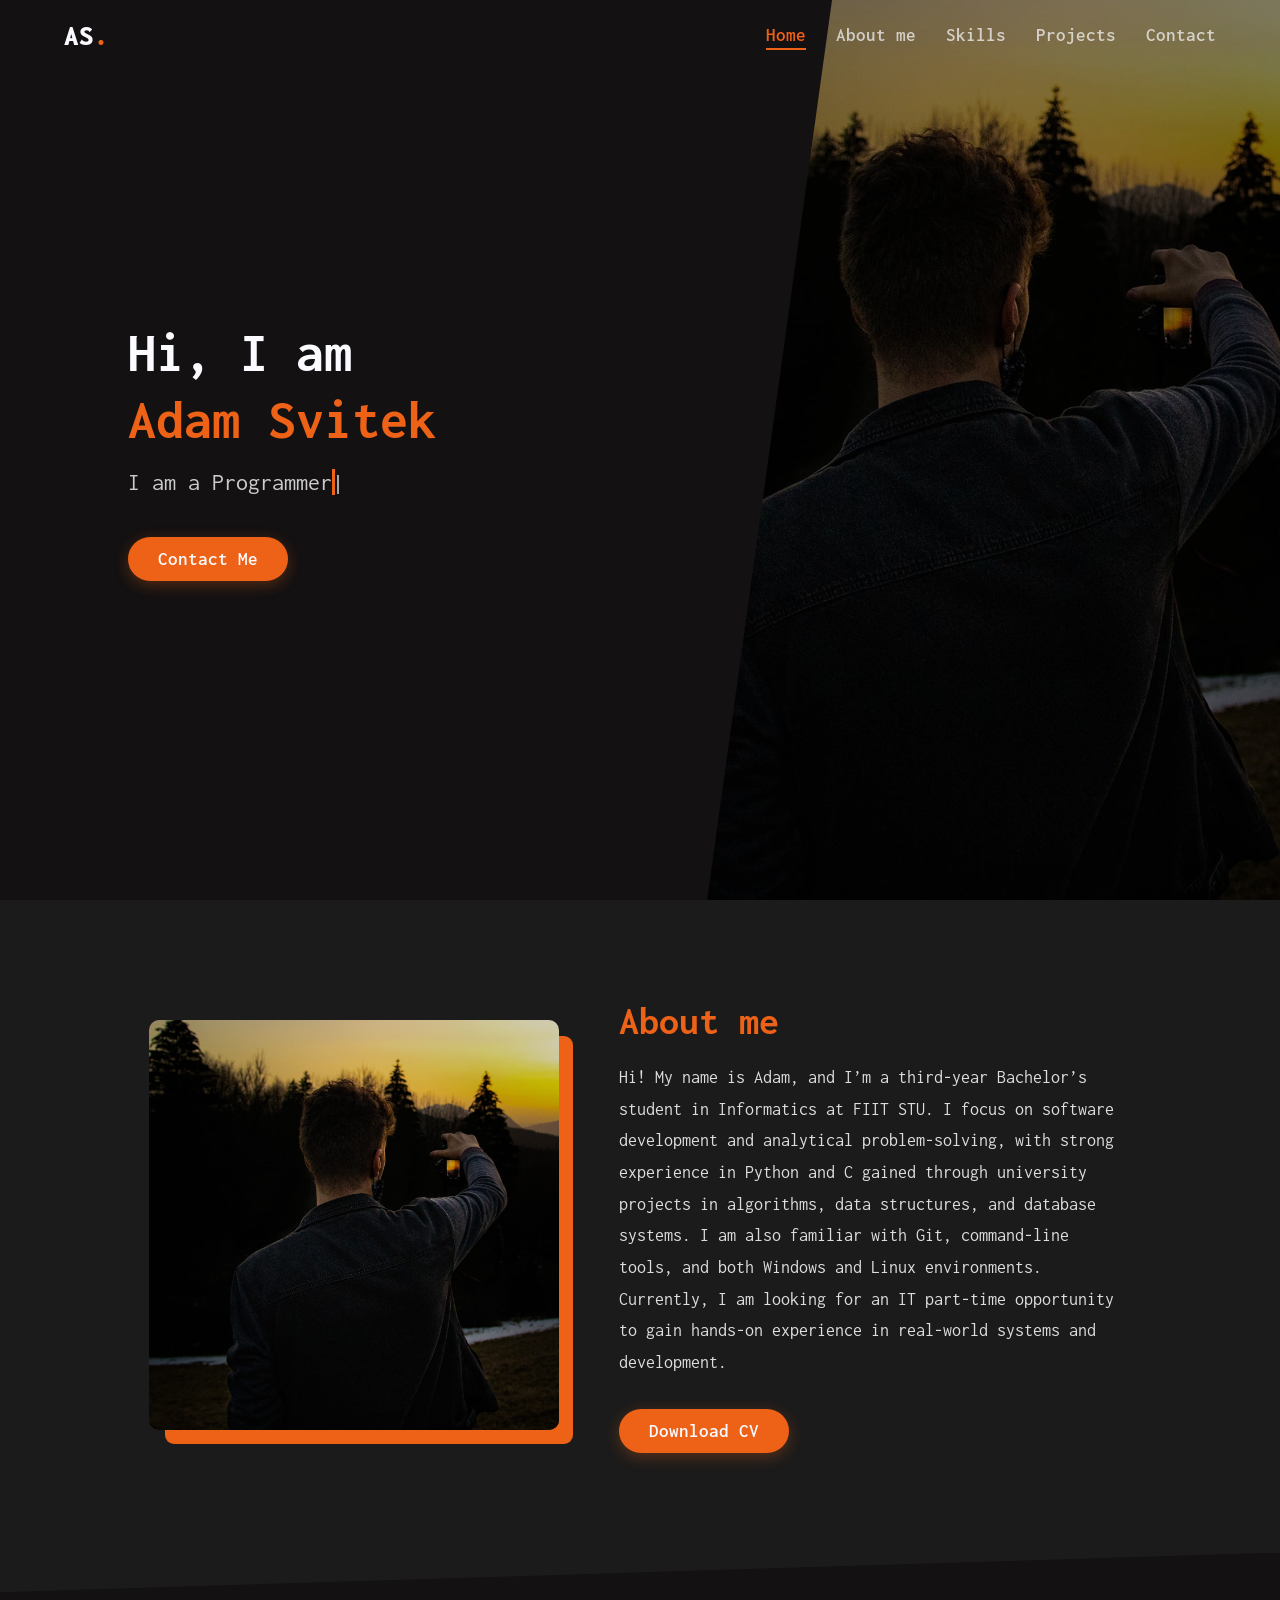
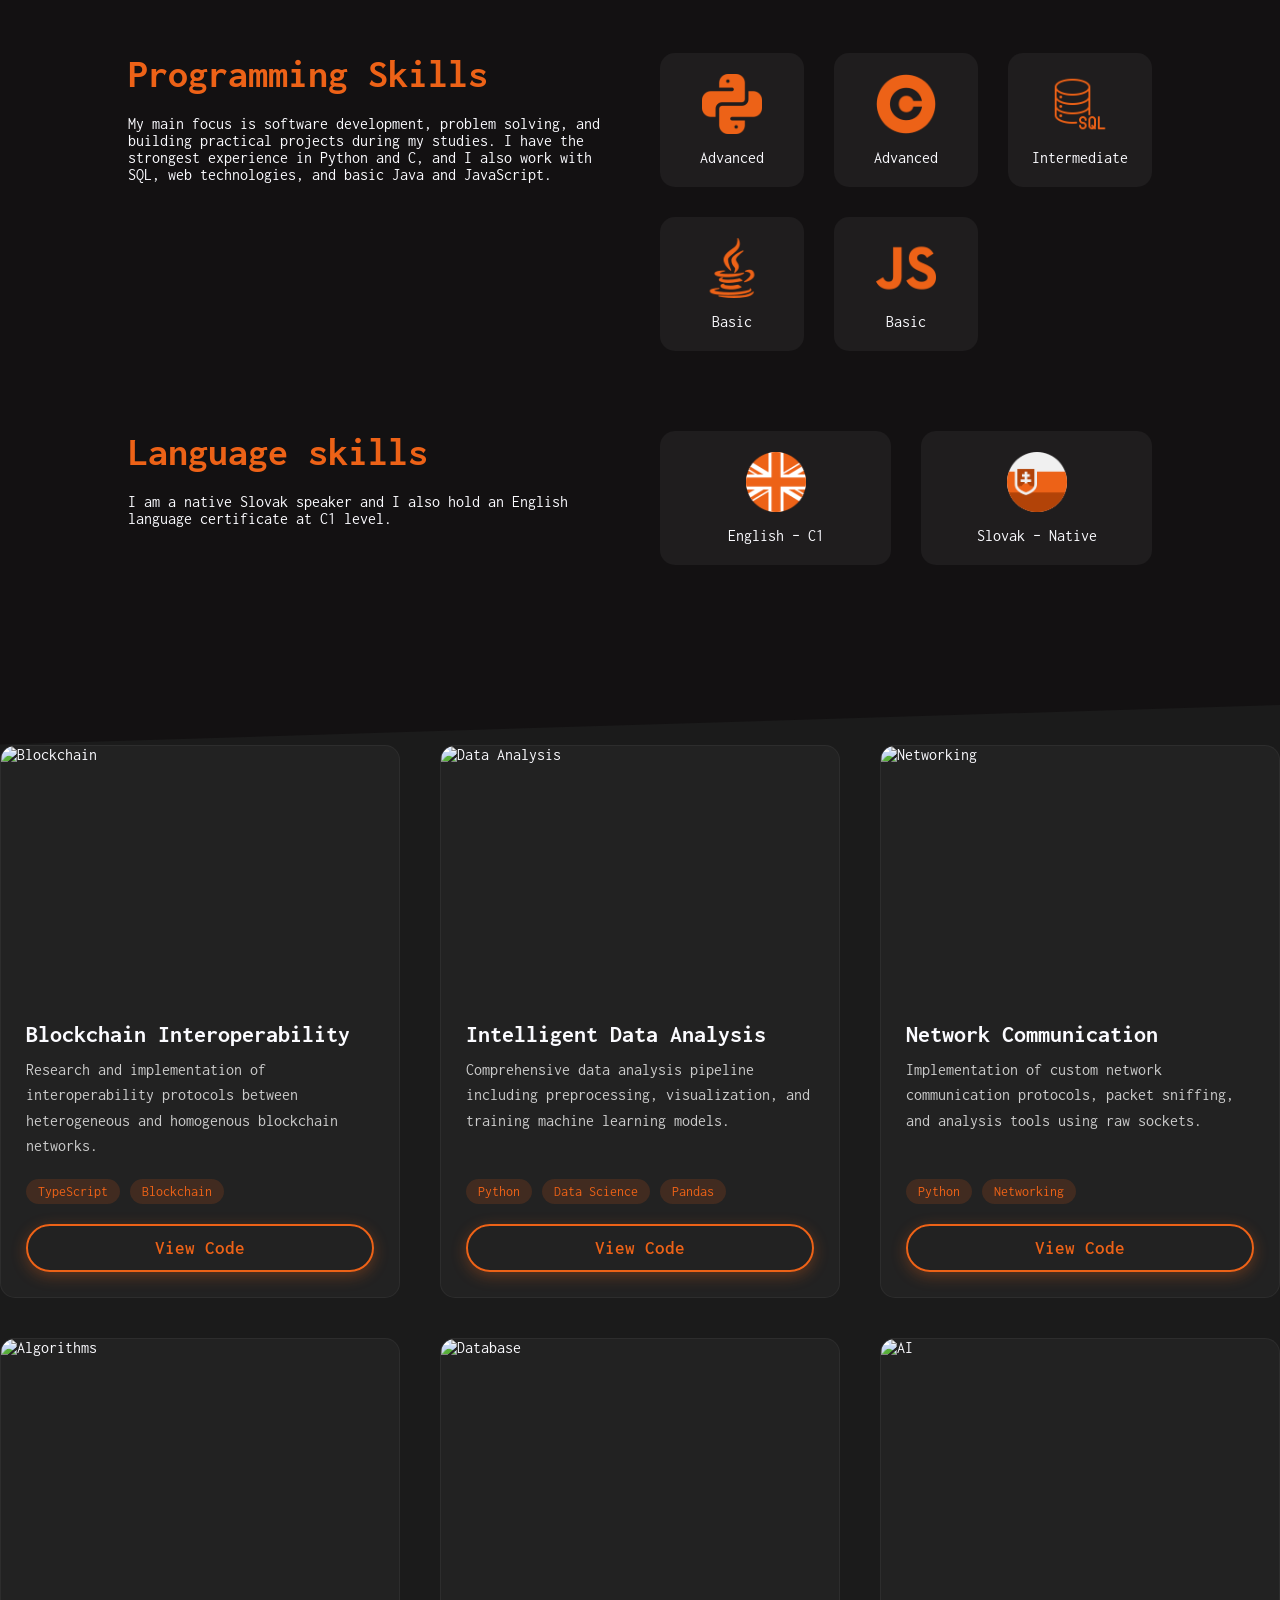
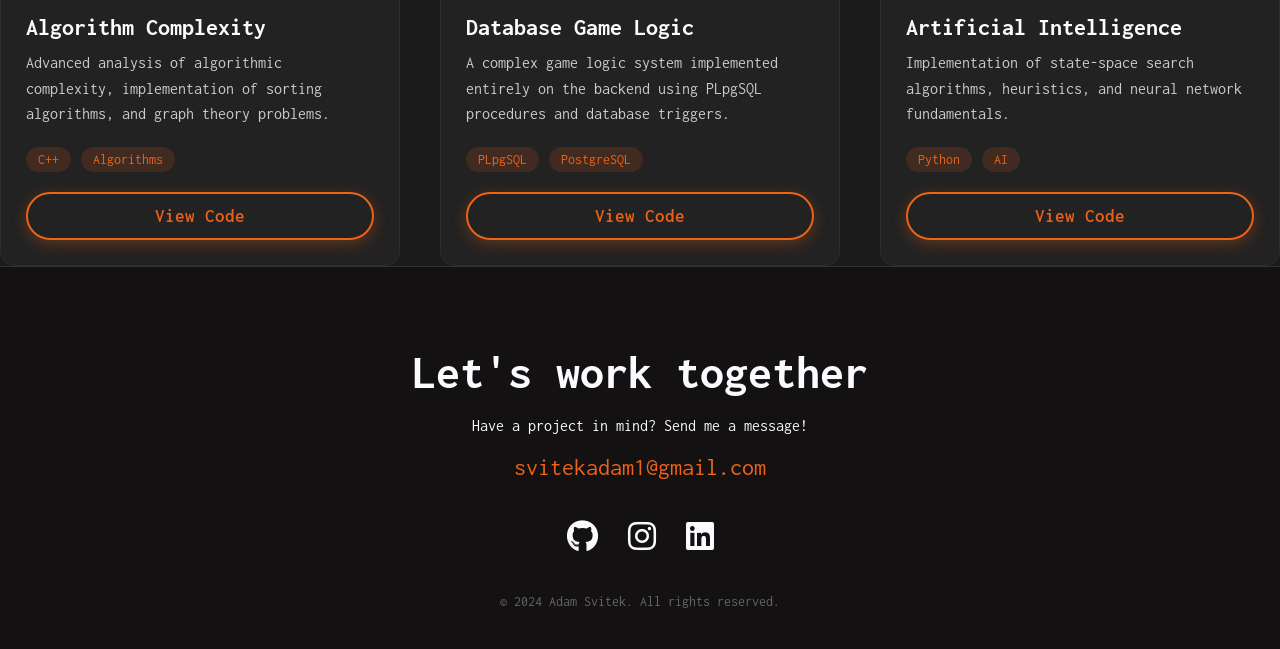
==== commit d9052d9e: "changes in  skills phone view" ====
--- a/html/index.html
+++ b/html/index.html
@@ -50,11 +50,16 @@
         </div>
         <div class="second-text">
             <h1 class="section-title">About me</h1>
-            <p>Hi! My name is Adam, and I’m a student at an IT school, where I’m learning programming and software development. I have experience with multiple programming languages and love exploring new technologies. Besides coding, I’m passionate about photography, FPV drones, and creative programming projects.</p>
-            
+            <p>
+                Hi! My name is Adam, and I’m a third-year Bachelor’s student in Informatics at FIIT STU. 
+                I focus on software development and analytical problem-solving, with strong experience in Python and C gained through university projects in algorithms, data structures, and database systems. 
+                I am also familiar with Git, command-line tools, and both Windows and Linux environments. 
+                Currently, I am looking for an IT part-time opportunity to gain hands-on experience in real-world systems and development.
+            </p>
+
             <a href="../Adam_Svitek_CV.pdf" download>
                 <button class="section-button">Download CV</button>
-            </a>    
+            </a>
         </div>
     </div>
 
@@ -62,25 +67,32 @@
         <div class="prog-skills">
             <div class="prog-skills-text">
                 <h1 class="section-title">Programming Skills</h1>
-                <p>I am passionate about programming and technology. My skills include software development, networking, and artificial intelligence.</p> 
-            </div>
-            
+                <p>
+                    My main focus is software development, problem solving, and building practical projects during my studies. 
+                    I have the strongest experience in Python and C, and I also work with SQL, web technologies, and basic Java and JavaScript.
+                </p> 
+            </div>
+
             <div class="prog-icons">
                 <div class="icon-card" style="transition-delay: 100ms">
                     <img src="../images/python.png" alt="python">
-                    <p>Intermediate</p>
+                    <p>Advanced</p>
                 </div>
                 <div class="icon-card" style="transition-delay: 200ms">
                     <img src="../images/c.png" alt="c">
+                    <p>Advanced</p>
+                </div>
+                <div class="icon-card" style="transition-delay: 300ms">
+                    <img src="../images/sql.png" alt="sql">
                     <p>Intermediate</p>
-                </div>
-                <div class="icon-card" style="transition-delay: 300ms">
-                    <img src="../images/cpp.png" alt="cpp">
-                    <p>Beginner</p>
                 </div>
                 <div class="icon-card" style="transition-delay: 400ms">
                     <img src="../images/java2.png" alt="java">
-                    <p>Beginner</p>
+                    <p>Basic</p>
+                </div>
+                <div class="icon-card" style="transition-delay: 500ms">
+                    <img src="../images/js.png" alt="javascript">
+                    <p>Basic</p>
                 </div>
             </div>
         </div>
@@ -88,12 +100,18 @@
         <div class="lang-skills">
             <div class="lang-skills-text">
                 <h1 class="section-title">Language skills</h1>
-                <p>Since I come from Slovakia I speak fluently in Slovak language. I also have certificate in English language in C1 category.</p>
+                <p>
+                    I am a native Slovak speaker and I also hold an English language certificate at C1 level.
+                </p>
             </div>
             <div class="lang-icons">
                 <div class="icon-card">
-                    <img src="../images/united-kingdom.png" alt="eng">
-                    <p>C1 Certificate</p>
+                    <img src="../images/united-kingdom.png" alt="english">
+                    <p>English – C1</p>
+                </div>
+                <div class="icon-card">
+                    <img src="../images/slovakia.png" alt="slovak">
+                    <p>Slovak – Native</p>
                 </div>
             </div>
         </div>
--- a/styles/secondstyle.css
+++ b/styles/secondstyle.css
@@ -469,21 +469,82 @@
         padding-top: 60px;
         box-shadow: -5px 0 15px rgba(0,0,0,0.5);
     }
-    .nav-bar ul.active { right: 0; }
-
-    .hero { height: auto; flex-direction: column-reverse; padding-top: 60px; }
+
+    .nav-bar ul.active { 
+        right: 0; 
+    }
+
+    .hero { 
+        height: auto; 
+        flex-direction: column-reverse; 
+        padding-top: 60px; 
+    }
+
     .hero-text {
-        width: 100%; padding: 60px 20px;
-        clip-path: none; text-align: center;
+        width: 100%;
+        padding: 60px 20px;
+        clip-path: none;
+        text-align: center;
         background: var(--primary-bg);
         box-shadow: none;
     }
-    .hero-image-container { position: relative; width: 100%; height: 350px; }
+
+    .hero-image-container { 
+        position: relative; 
+        width: 100%; 
+        height: 350px; 
+    }
     
-    .second-section, .prog-skills, .lang-skills { flex-direction: column; gap: 30px; margin: 60px 5%; }
-    .img-wrapper, .second-text, .prog-skills-text, .lang-skills-text { width: 100%; }
-    .skills-section { clip-path: none; padding: 60px 5%; }
-    .projects-grid { grid-template-columns: 1fr; }
+    .second-section, .prog-skills, .lang-skills {
+        flex-direction: column;
+        gap: 30px;
+        margin: 60px 5%;
+    }
+
+    .img-wrapper, .second-text, .prog-skills-text, .lang-skills-text { 
+        width: 100%; 
+    }
+
+    .skills-section { 
+        clip-path: none; 
+        padding: 60px 5%; 
+    }
+
+    .prog-icons,
+    .lang-icons {
+        width: 100%;
+        display: grid;
+        grid-template-columns: repeat(2, minmax(120px, 1fr));
+        gap: 20px;
+        justify-items: stretch;
+    }
+
+    .prog-icons .icon-card,
+    .lang-icons .icon-card {
+        width: 100%;
+        max-width: none;
+    }
+
+    .prog-icons .icon-card:last-child:nth-child(odd),
+    .lang-icons .icon-card:last-child:nth-child(odd) {
+        grid-column: 1 / -1;
+        justify-self: center;
+        width: min(220px, 100%);
+    }
+
+    .projects-grid { 
+        grid-template-columns: 1fr; 
+    }
     
-    .footer-content h1 { font-size: 2rem; }
+    .footer-content h1 { 
+        font-size: 2rem; 
+    }
+    .icon-card {
+        padding: 16px;
+    }
+
+    .icon-card img {
+        width: 50px;
+        height: 50px;
+    }
 }
